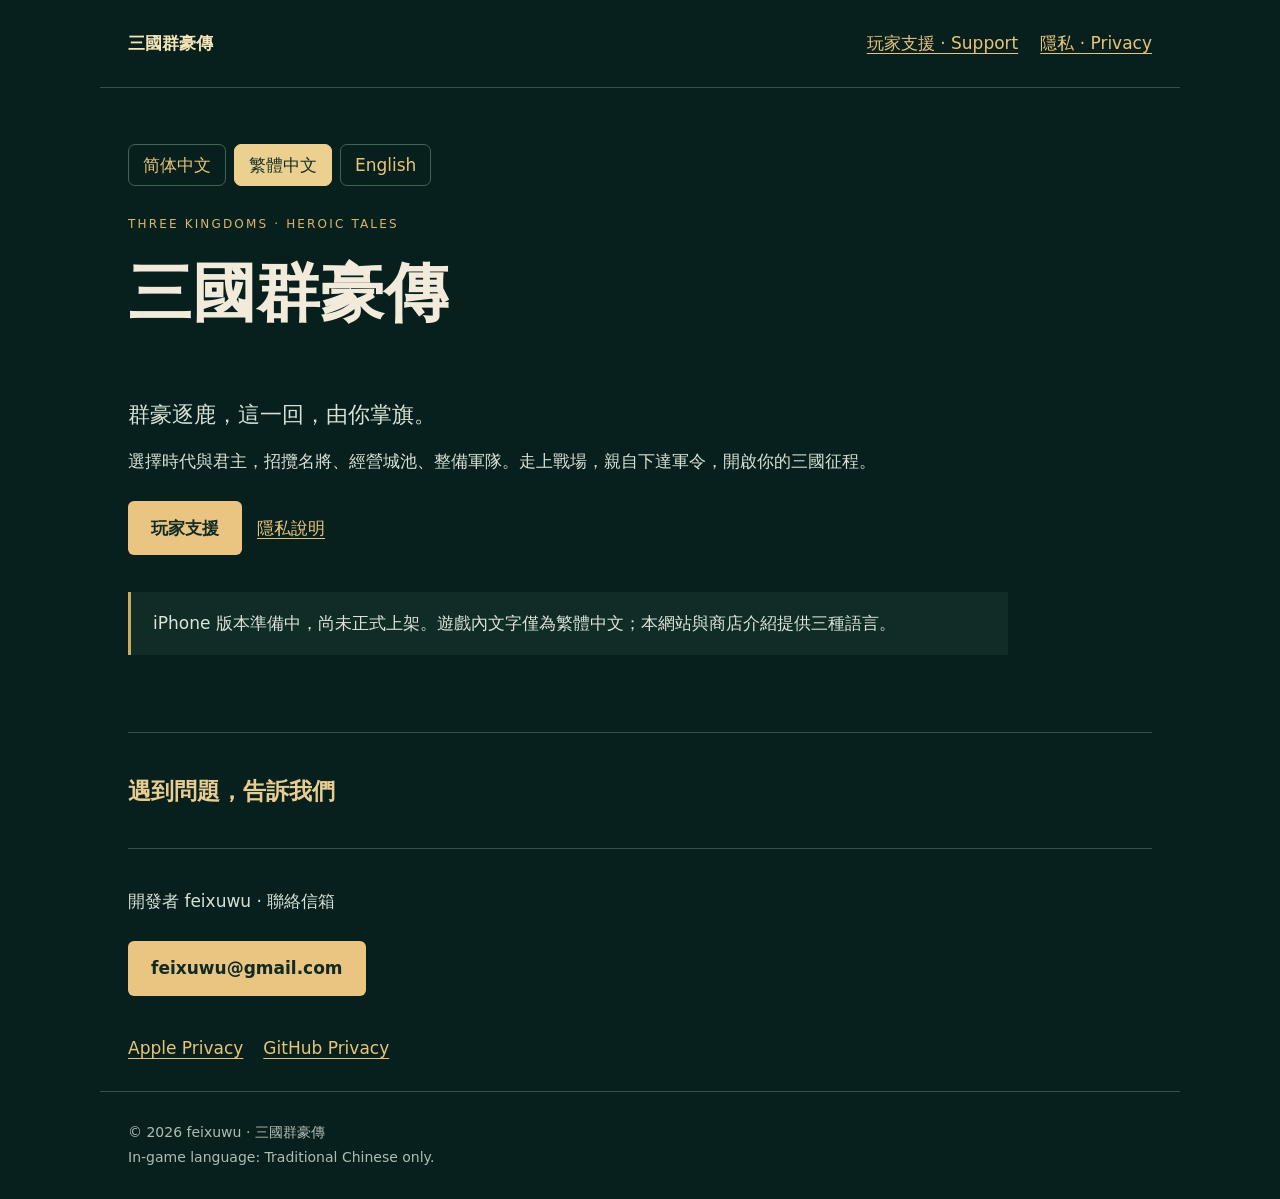
==== index.html @ 4bf4d330 "Publish trilingual support and pre-release privacy pages" ====
<!doctype html><html lang="zh-Hant"><head><meta charset="utf-8"><meta name="viewport" content="width=device-width,initial-scale=1"><meta name="description" content="三國群豪傳 / Three Kingdoms: Heroic Tales — official player support and privacy information. In-game language: Traditional Chinese."><title>三國群豪傳 · 玩家支援</title><link rel="stylesheet" href="site.css"><script defer src="site.js"></script></head><body><header><a class="brand" href="index.html" data-nav>三國群豪傳</a><nav><a href="support.html" data-nav>玩家支援 · Support</a><a href="privacy.html" data-nav>隱私 · Privacy</a></nav></header><main><div class="languages" aria-label="Website language">
<a data-choice="zh-Hans" href="index.html?lang=zh-Hans">简体中文</a>
<a data-choice="zh-Hant" href="index.html?lang=zh-Hant">繁體中文</a>
<a data-choice="en-US" href="index.html?lang=en-US">English</a>
</div>
<section lang="zh-Hans" data-language="zh-Hans" data-title="三国群豪传 · 三国群豪传">
<div class="eyebrow">THREE KINGDOMS · HEROIC TALES</div><h1>三国群豪传</h1>
<div class="hero"><p class="lead">群豪逐鹿，这一回，由你掌旗。</p><p>选择时代与君主，招揽名将、经营城池、整备军队。走上战场，亲自下达军令，开启你的三国征程。</p><a class="button" href="support.html?lang=zh-Hans">玩家支持</a><a href="privacy.html?lang=zh-Hans">隐私说明</a><p class="notice">iPhone 版本准备中，尚未正式上架。游戏内文字仅为繁体中文；本网站和商店介绍提供三种语言。</p></div><h2>遇到问题，告诉我们</h2>
<div class="contact"><p>开发者 feixuwu · 联系邮箱</p><a class="button" href="mailto:feixuwu@gmail.com">feixuwu@gmail.com</a></div></section>
<section lang="zh-Hant" data-language="zh-Hant" data-title="三國群豪傳 · 三國群豪傳">
<div class="eyebrow">THREE KINGDOMS · HEROIC TALES</div><h1>三國群豪傳</h1>
<div class="hero"><p class="lead">群豪逐鹿，這一回，由你掌旗。</p><p>選擇時代與君主，招攬名將、經營城池、整備軍隊。走上戰場，親自下達軍令，開啟你的三國征程。</p><a class="button" href="support.html?lang=zh-Hant">玩家支援</a><a href="privacy.html?lang=zh-Hant">隱私說明</a><p class="notice">iPhone 版本準備中，尚未正式上架。遊戲內文字僅為繁體中文；本網站與商店介紹提供三種語言。</p></div><h2>遇到問題，告訴我們</h2>
<div class="contact"><p>開發者 feixuwu · 聯絡信箱</p><a class="button" href="mailto:feixuwu@gmail.com">feixuwu@gmail.com</a></div></section>
<section lang="en-US" data-language="en-US" data-title="Three Kingdoms: Heroic Tales · Three Kingdoms: Heroic Tales">
<div class="eyebrow">THREE KINGDOMS · HEROIC TALES</div><h1>Three Kingdoms: Heroic Tales</h1>
<div class="hero"><p class="lead">Rival warlords. Your campaign to lead.</p><p>Choose an era and a ruler. Recruit officers, develop cities and prepare an army. Take command on the battlefield and make each campaign your own.</p><a class="button" href="support.html?lang=en-US">Player support</a><a href="privacy.html?lang=en-US">Privacy</a><p class="notice">The iPhone release is in preparation and is not yet on the App Store. In-game text is Traditional Chinese only. This website and store descriptions are available in three languages.</p></div><h2>Let us help you get back to your campaign</h2>
<div class="contact"><p>Developer feixuwu · Contact</p><a class="button" href="mailto:feixuwu@gmail.com">feixuwu@gmail.com</a></div></section>
<div class="links"><a href="https://www.apple.com/legal/privacy/">Apple Privacy</a><a href="https://docs.github.com/en/site-policy/privacy-policies/github-general-privacy-statement">GitHub Privacy</a></div></main><footer>© 2026 feixuwu · 三國群豪傳<br>In-game language: Traditional Chinese only.</footer></body></html>
---- site.css ----
*{box-sizing:border-box}html{background:#08201d;color:#f2ebdb}body{margin:0;font:17px/1.8 system-ui,-apple-system,"Microsoft YaHei",sans-serif}a{color:#e8c47b;text-underline-offset:4px}a:hover{color:white}header,main,footer{max-width:1080px;margin:auto;padding:28px}header{display:flex;align-items:center;justify-content:space-between;gap:24px;border-bottom:1px solid #33514a}nav{display:flex;gap:22px;flex-wrap:wrap}.brand{font-weight:700;color:#f5e5b7;text-decoration:none}.languages{display:flex;gap:8px;margin:28px 0;flex-wrap:wrap}.languages a{padding:5px 14px;border:1px solid #416356;border-radius:7px;text-decoration:none}.languages a[aria-current=true]{background:#ecd08f;color:#132e25;border-color:#ecd08f}.eyebrow{letter-spacing:.18em;text-transform:uppercase;font-size:12px;color:#d6b66d}h1{font-family:Georgia,"KaiTi",serif;font-size:clamp(34px,5vw,64px);line-height:1.2;max-width:850px;margin:20px 0}h2{font-size:23px;color:#e8cd92;margin:38px 0 12px}p{max-width:880px;margin:12px 0;color:#d7e1d7}.hero{padding:30px 0 52px;border-bottom:1px solid #33514a}.lead{font-size:22px;max-width:780px}.notice{border-left:3px solid #ceaa61;background:#0f2c27;padding:16px 22px;margin:25px 0;color:#dce4db}.button{display:inline-block;padding:12px 23px;background:#e9c581;color:#102a24;border-radius:6px;text-decoration:none;font-weight:700;margin:12px 15px 12px 0}.button:hover{color:#132e25;background:#f4dfb4}.article{max-width:880px}.links{display:flex;gap:20px;flex-wrap:wrap}.contact{padding:25px 0;border-top:1px solid #33514a;margin-top:36px}footer{font-size:14px;color:#aebdb3;border-top:1px solid #33514a}section[hidden]{display:none}.noscript{padding:20px}a:focus-visible{outline:3px solid #fff;outline-offset:4px}@media(max-width:600px){body{font-size:16px}header{align-items:start;flex-direction:column;padding:22px}main{padding:22px}.hero{padding-top:10px}h1{font-size:38px}.lead{font-size:19px}nav{gap:17px}}
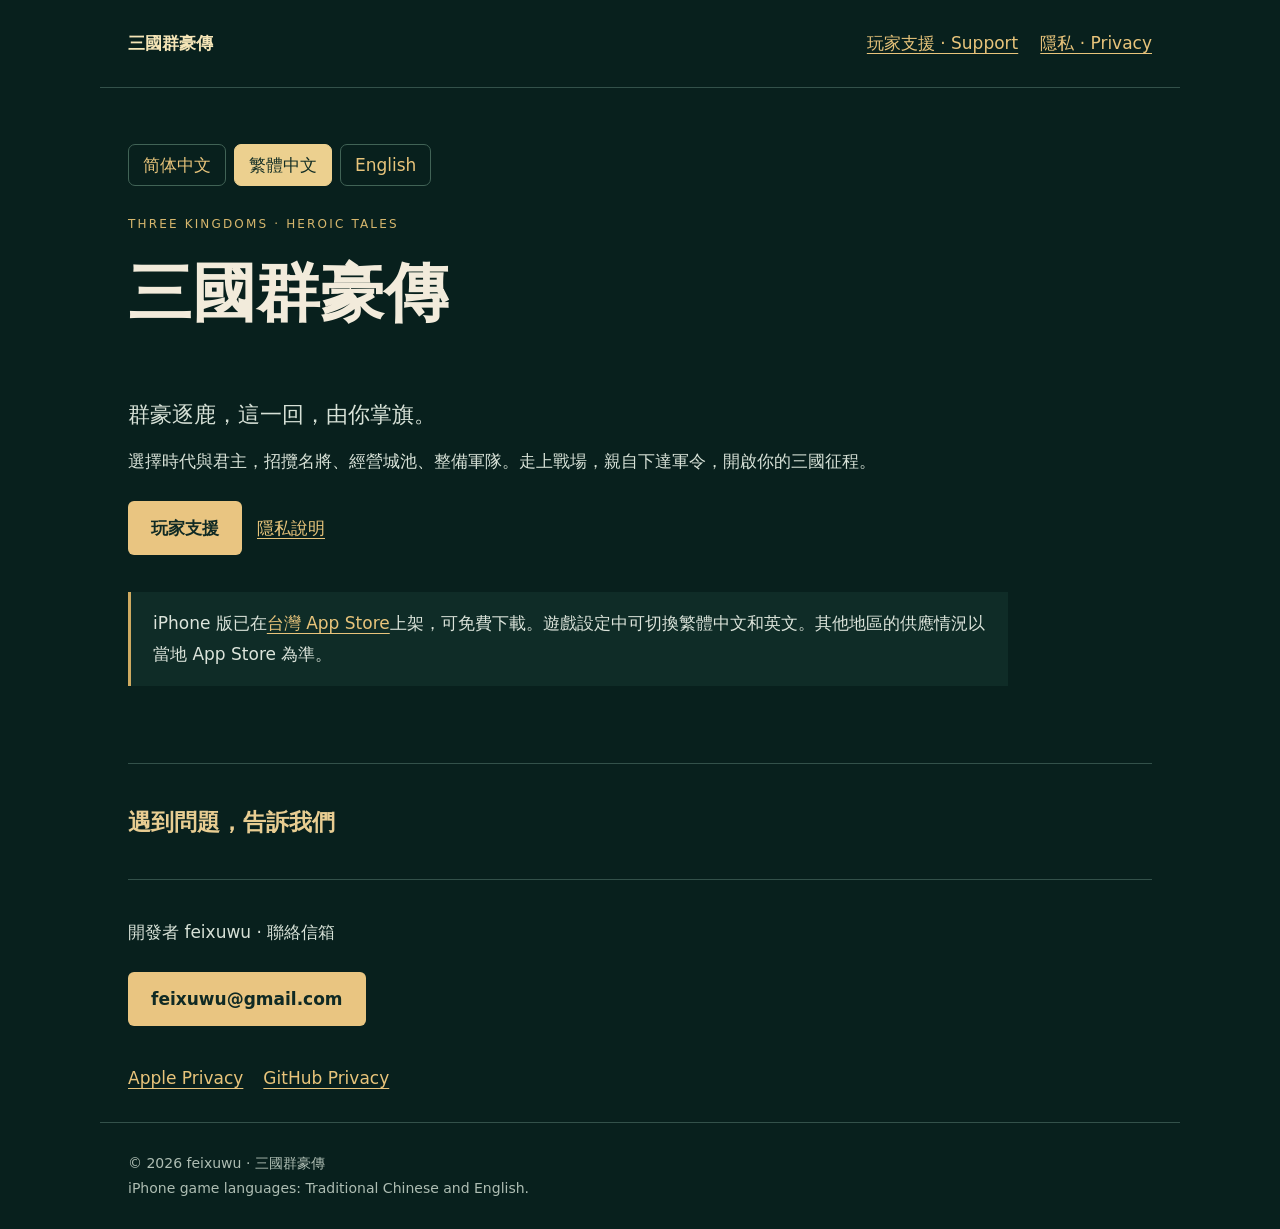
==== commit 48a37c45: "docs: align index.html iPhone copy with Taiwan App Store" ====
--- a/index.html
+++ b/index.html
@@ -1,18 +1,18 @@
-<!doctype html><html lang="zh-Hant"><head><meta charset="utf-8"><meta name="viewport" content="width=device-width,initial-scale=1"><meta name="description" content="三國群豪傳 / Three Kingdoms: Heroic Tales — official player support and privacy information. In-game language: Traditional Chinese."><title>三國群豪傳 · 玩家支援</title><link rel="stylesheet" href="site.css"><script defer src="site.js"></script></head><body><header><a class="brand" href="index.html" data-nav>三國群豪傳</a><nav><a href="support.html" data-nav>玩家支援 · Support</a><a href="privacy.html" data-nav>隱私 · Privacy</a></nav></header><main><div class="languages" aria-label="Website language">
+<!doctype html><html lang="zh-Hant"><head><meta charset="utf-8"><meta name="viewport" content="width=device-width,initial-scale=1"><meta name="description" content="三國群豪傳 / Three Kingdoms: Heroic Tales — official player support and privacy information. iPhone game languages: Traditional Chinese and English."><title>三國群豪傳 · 玩家支援</title><link rel="stylesheet" href="site.css"><script defer src="site.js"></script></head><body><header><a class="brand" href="index.html" data-nav>三國群豪傳</a><nav><a href="support.html" data-nav>玩家支援 · Support</a><a href="privacy.html" data-nav>隱私 · Privacy</a></nav></header><main><div class="languages" aria-label="Website language">
 <a data-choice="zh-Hans" href="index.html?lang=zh-Hans">简体中文</a>
 <a data-choice="zh-Hant" href="index.html?lang=zh-Hant">繁體中文</a>
 <a data-choice="en-US" href="index.html?lang=en-US">English</a>
 </div>
 <section lang="zh-Hans" data-language="zh-Hans" data-title="三国群豪传 · 三国群豪传">
 <div class="eyebrow">THREE KINGDOMS · HEROIC TALES</div><h1>三国群豪传</h1>
-<div class="hero"><p class="lead">群豪逐鹿，这一回，由你掌旗。</p><p>选择时代与君主，招揽名将、经营城池、整备军队。走上战场，亲自下达军令，开启你的三国征程。</p><a class="button" href="support.html?lang=zh-Hans">玩家支持</a><a href="privacy.html?lang=zh-Hans">隐私说明</a><p class="notice">iPhone 版本准备中，尚未正式上架。游戏内文字仅为繁体中文；本网站和商店介绍提供三种语言。</p></div><h2>遇到问题，告诉我们</h2>
+<div class="hero"><p class="lead">群豪逐鹿，这一回，由你掌旗。</p><p>选择时代与君主，招揽名将、经营城池、整备军队。走上战场，亲自下达军令，开启你的三国征程。</p><a class="button" href="support.html?lang=zh-Hans">玩家支持</a><a href="privacy.html?lang=zh-Hans">隐私说明</a><p class="notice">iPhone 版已在<a href="https://apps.apple.com/tw/app/%E4%B8%89%E5%9C%8B%E7%BE%A4%E8%B1%AA%E5%82%B3/id6826643461">台湾 App Store</a>上架，可免费下载。游戏设置中可切换繁体中文和英文。其他地区的可用性以当地 App Store 为准。</p></div><h2>遇到问题，告诉我们</h2>
 <div class="contact"><p>开发者 feixuwu · 联系邮箱</p><a class="button" href="mailto:feixuwu@gmail.com">feixuwu@gmail.com</a></div></section>
 <section lang="zh-Hant" data-language="zh-Hant" data-title="三國群豪傳 · 三國群豪傳">
 <div class="eyebrow">THREE KINGDOMS · HEROIC TALES</div><h1>三國群豪傳</h1>
-<div class="hero"><p class="lead">群豪逐鹿，這一回，由你掌旗。</p><p>選擇時代與君主，招攬名將、經營城池、整備軍隊。走上戰場，親自下達軍令，開啟你的三國征程。</p><a class="button" href="support.html?lang=zh-Hant">玩家支援</a><a href="privacy.html?lang=zh-Hant">隱私說明</a><p class="notice">iPhone 版本準備中，尚未正式上架。遊戲內文字僅為繁體中文；本網站與商店介紹提供三種語言。</p></div><h2>遇到問題，告訴我們</h2>
+<div class="hero"><p class="lead">群豪逐鹿，這一回，由你掌旗。</p><p>選擇時代與君主，招攬名將、經營城池、整備軍隊。走上戰場，親自下達軍令，開啟你的三國征程。</p><a class="button" href="support.html?lang=zh-Hant">玩家支援</a><a href="privacy.html?lang=zh-Hant">隱私說明</a><p class="notice">iPhone 版已在<a href="https://apps.apple.com/tw/app/%E4%B8%89%E5%9C%8B%E7%BE%A4%E8%B1%AA%E5%82%B3/id6826643461">台灣 App Store</a>上架，可免費下載。遊戲設定中可切換繁體中文和英文。其他地區的供應情況以當地 App Store 為準。</p></div><h2>遇到問題，告訴我們</h2>
 <div class="contact"><p>開發者 feixuwu · 聯絡信箱</p><a class="button" href="mailto:feixuwu@gmail.com">feixuwu@gmail.com</a></div></section>
 <section lang="en-US" data-language="en-US" data-title="Three Kingdoms: Heroic Tales · Three Kingdoms: Heroic Tales">
 <div class="eyebrow">THREE KINGDOMS · HEROIC TALES</div><h1>Three Kingdoms: Heroic Tales</h1>
-<div class="hero"><p class="lead">Rival warlords. Your campaign to lead.</p><p>Choose an era and a ruler. Recruit officers, develop cities and prepare an army. Take command on the battlefield and make each campaign your own.</p><a class="button" href="support.html?lang=en-US">Player support</a><a href="privacy.html?lang=en-US">Privacy</a><p class="notice">The iPhone release is in preparation and is not yet on the App Store. In-game text is Traditional Chinese only. This website and store descriptions are available in three languages.</p></div><h2>Let us help you get back to your campaign</h2>
+<div class="hero"><p class="lead">Rival warlords. Your campaign to lead.</p><p>Choose an era and a ruler. Recruit officers, develop cities and prepare an army. Take command on the battlefield and make each campaign your own.</p><a class="button" href="support.html?lang=en-US">Player support</a><a href="privacy.html?lang=en-US">Privacy</a><p class="notice">The iPhone version is available as a free download on the <a href="https://apps.apple.com/tw/app/%E4%B8%89%E5%9C%8B%E7%BE%A4%E8%B1%AA%E5%82%B3/id6826643461">Taiwan App Store</a>. Switch between Traditional Chinese and English in the game settings. Availability in other regions depends on your local App Store.</p></div><h2>Let us help you get back to your campaign</h2>
 <div class="contact"><p>Developer feixuwu · Contact</p><a class="button" href="mailto:feixuwu@gmail.com">feixuwu@gmail.com</a></div></section>
-<div class="links"><a href="https://www.apple.com/legal/privacy/">Apple Privacy</a><a href="https://docs.github.com/en/site-policy/privacy-policies/github-general-privacy-statement">GitHub Privacy</a></div></main><footer>© 2026 feixuwu · 三國群豪傳<br>In-game language: Traditional Chinese only.</footer></body></html>
+<div class="links"><a href="https://www.apple.com/legal/privacy/">Apple Privacy</a><a href="https://docs.github.com/en/site-policy/privacy-policies/github-general-privacy-statement">GitHub Privacy</a></div></main><footer>© 2026 feixuwu · 三國群豪傳<br>iPhone game languages: Traditional Chinese and English.</footer></body></html>
